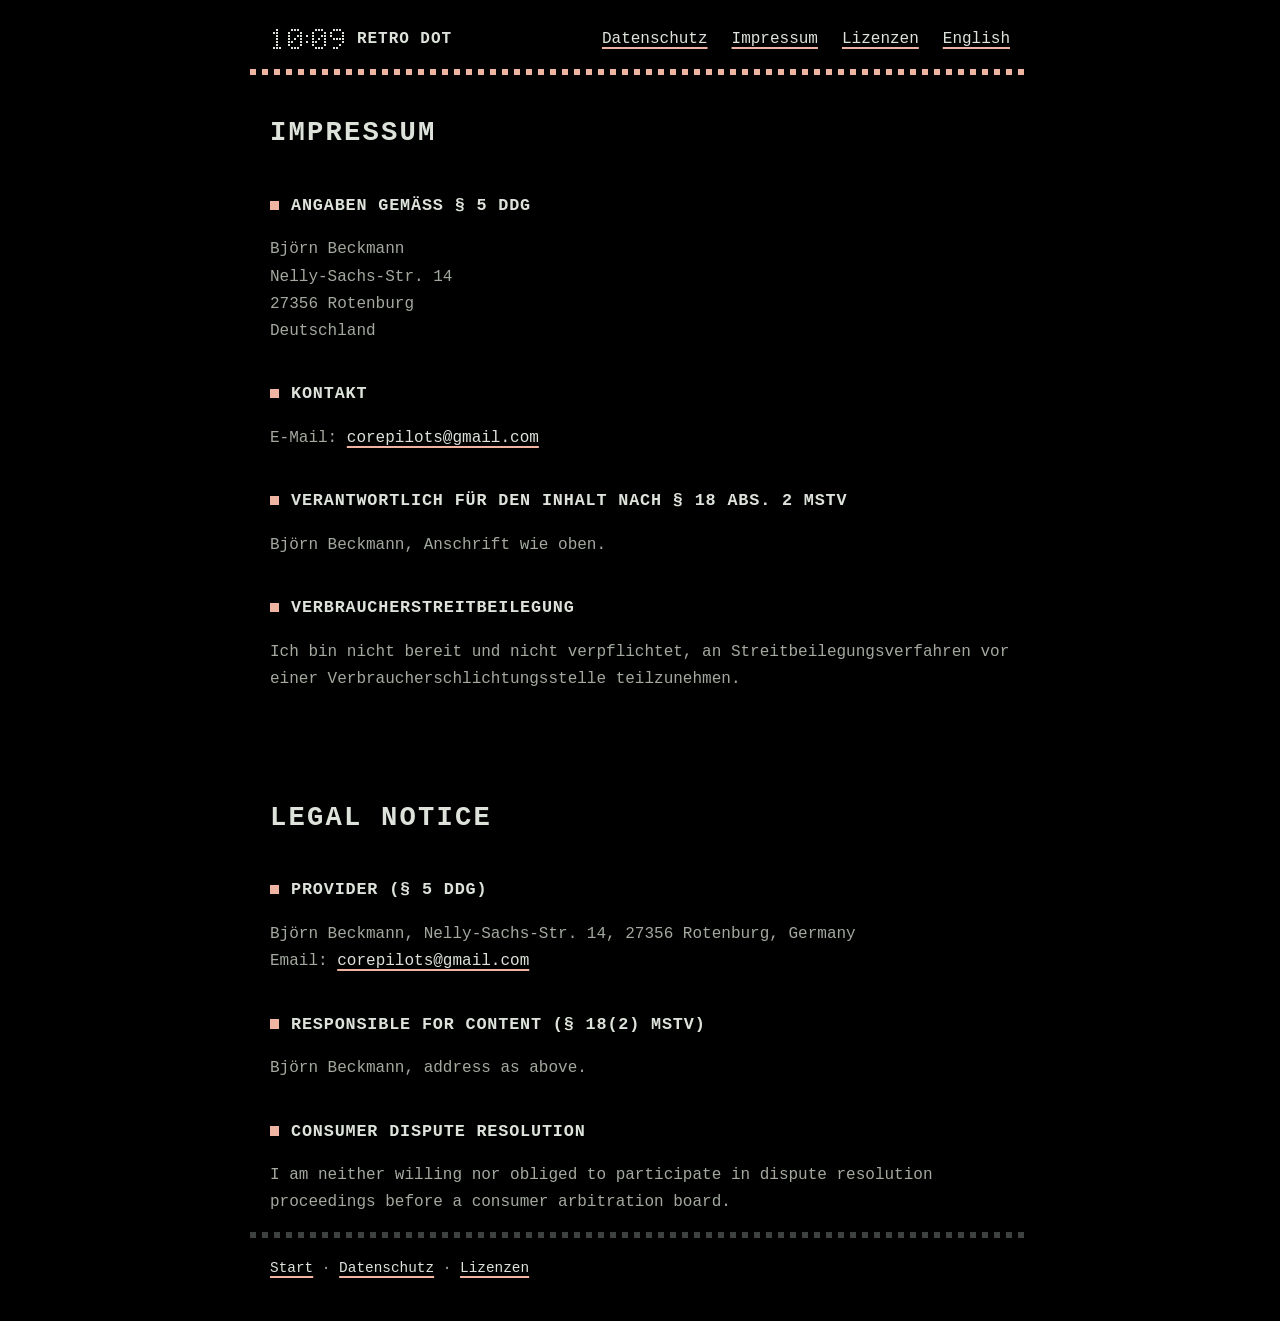
==== impressum/index.html @ 3abcc4c4 "Add files via upload" ====
<!doctype html>
<html lang="de">
<head>
<meta charset="utf-8">
<meta name="viewport" content="width=device-width,initial-scale=1">
<title>Impressum – Retro Dot</title>
<link rel="icon" href="../icon.png">
<link rel="stylesheet" href="../style.css">
</head>
<body>
<header><a class="brand" href="../"><img src="../logo.svg" alt="">Retro Dot</a><a href="../datenschutz/">Datenschutz</a><a href="./">Impressum</a><a href="../lizenzen/">Lizenzen</a><a href="#english">English</a></header>
<main>
<h1>Impressum</h1>

<h2>Angaben gemäß § 5 DDG</h2>
<p>Björn Beckmann<br>Nelly-Sachs-Str. 14<br>27356 Rotenburg<br>Deutschland</p>

<h2>Kontakt</h2>
<p>E-Mail: <a href="mailto:corepilots@gmail.com">corepilots@gmail.com</a></p>

<h2>Verantwortlich für den Inhalt nach § 18 Abs. 2 MStV</h2>
<p>Björn Beckmann, Anschrift wie oben.</p>

<h2>Verbraucherstreitbeilegung</h2>
<p>Ich bin nicht bereit und nicht verpflichtet, an Streitbeilegungsverfahren vor einer Verbraucherschlichtungsstelle teilzunehmen.</p>

<hr>
<h1 id="english">Legal Notice</h1>
<h2>Provider (§ 5 DDG)</h2>
<p>Björn Beckmann, Nelly-Sachs-Str. 14, 27356 Rotenburg, Germany<br>Email: <a href="mailto:corepilots@gmail.com">corepilots@gmail.com</a></p>
<h2>Responsible for content (§ 18(2) MStV)</h2>
<p>Björn Beckmann, address as above.</p>
<h2>Consumer dispute resolution</h2>
<p>I am neither willing nor obliged to participate in dispute resolution proceedings before a consumer arbitration board.</p>
</main>
<footer><a href="../">Start</a> · <a href="../datenschutz/">Datenschutz</a> · <a href="../lizenzen/">Lizenzen</a></footer>
</body>
</html>
---- style.css ----
:root{--bg:#000;--text:#dde3db;--muted:#a3a99f;--accent:#efb4a2;--olive:#8f9479;--obsidian:#3d4140}
*{box-sizing:border-box}
body{margin:0;background:var(--bg);color:var(--text);font:16px/1.7 ui-monospace,"SF Mono",Menlo,Consolas,"Liberation Mono",monospace}
header,main,footer{max-width:780px;margin:0 auto;padding:0 20px}
header{display:flex;flex-wrap:wrap;gap:10px 24px;align-items:center;padding-top:26px;padding-bottom:22px;background:linear-gradient(90deg,var(--accent) 6px,transparent 6px) repeat-x bottom/12px 6px}
header .brand{display:flex;align-items:center;gap:12px;margin-right:auto;text-decoration:none;font-weight:700;letter-spacing:.06em;text-transform:uppercase}
header .brand img{height:21px;width:auto;display:block}
a{color:var(--text);text-decoration-color:var(--accent);text-decoration-thickness:2px;text-underline-offset:4px}
a:hover,a:focus-visible{color:var(--accent)}
h1{font-size:1.7rem;margin:2.2rem 0 .3rem;letter-spacing:.08em;text-transform:uppercase}
h2{font-size:1.05rem;margin:2.2rem 0 .3rem;letter-spacing:.05em;text-transform:uppercase}
h2::before{content:"";display:inline-block;width:.55em;height:.55em;background:var(--accent);margin-right:.7em}
p,li{color:var(--muted)}
li::marker{color:var(--accent)}
ul{list-style:square;padding-left:1.4rem}
strong{color:var(--text)}
.updated{font-size:.85rem}
pre{white-space:pre-wrap;color:var(--muted);font-size:.78rem;line-height:1.5;background:#0b0d0c;border:2px solid var(--obsidian);padding:14px}
hr{border:0;height:6px;margin:3rem 0;background:linear-gradient(90deg,var(--obsidian) 6px,transparent 6px) repeat-x/12px 6px}
footer{padding-top:24px;padding-bottom:40px;color:var(--muted);font-size:.9rem;background:linear-gradient(90deg,var(--obsidian) 6px,transparent 6px) repeat-x top/12px 6px}
.hero{display:block;width:100%;height:auto;margin:1.8rem 0 .5rem;border:2px solid var(--obsidian)}
.swatches{display:flex;gap:10px;margin:1rem 0;padding:0;list-style:none}
.swatches li{display:flex;align-items:center;gap:8px;color:var(--text);font-size:.85rem}
.swatches i{display:inline-block;width:18px;height:18px}
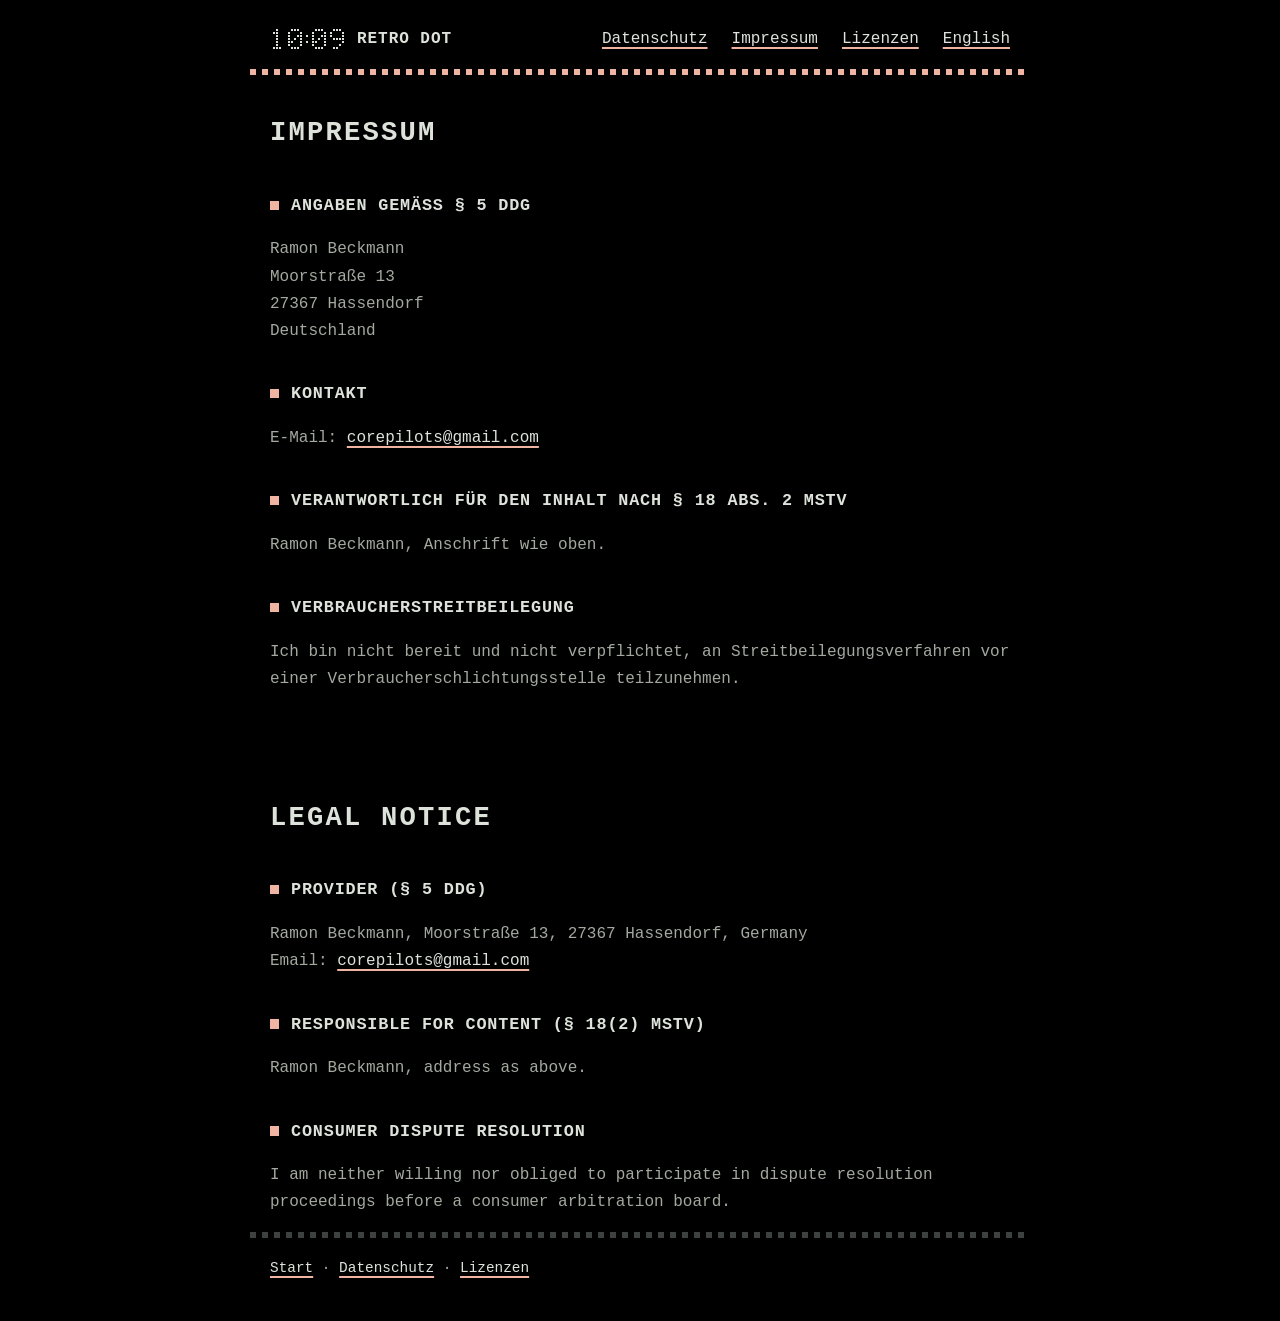
==== commit d1c94370: "Add files via upload" ====
--- a/impressum/index.html
+++ b/impressum/index.html
@@ -13,13 +13,13 @@
 <h1>Impressum</h1>
 
 <h2>Angaben gemäß § 5 DDG</h2>
-<p>Björn Beckmann<br>Nelly-Sachs-Str. 14<br>27356 Rotenburg<br>Deutschland</p>
+<p>Ramon Beckmann<br>Moorstraße 13<br>27367 Hassendorf<br>Deutschland</p>
 
 <h2>Kontakt</h2>
 <p>E-Mail: <a href="mailto:corepilots@gmail.com">corepilots@gmail.com</a></p>
 
 <h2>Verantwortlich für den Inhalt nach § 18 Abs. 2 MStV</h2>
-<p>Björn Beckmann, Anschrift wie oben.</p>
+<p>Ramon Beckmann, Anschrift wie oben.</p>
 
 <h2>Verbraucherstreitbeilegung</h2>
 <p>Ich bin nicht bereit und nicht verpflichtet, an Streitbeilegungsverfahren vor einer Verbraucherschlichtungsstelle teilzunehmen.</p>
@@ -27,9 +27,9 @@
 <hr>
 <h1 id="english">Legal Notice</h1>
 <h2>Provider (§ 5 DDG)</h2>
-<p>Björn Beckmann, Nelly-Sachs-Str. 14, 27356 Rotenburg, Germany<br>Email: <a href="mailto:corepilots@gmail.com">corepilots@gmail.com</a></p>
+<p>Ramon Beckmann, Moorstraße 13, 27367 Hassendorf, Germany<br>Email: <a href="mailto:corepilots@gmail.com">corepilots@gmail.com</a></p>
 <h2>Responsible for content (§ 18(2) MStV)</h2>
-<p>Björn Beckmann, address as above.</p>
+<p>Ramon Beckmann, address as above.</p>
 <h2>Consumer dispute resolution</h2>
 <p>I am neither willing nor obliged to participate in dispute resolution proceedings before a consumer arbitration board.</p>
 </main>
